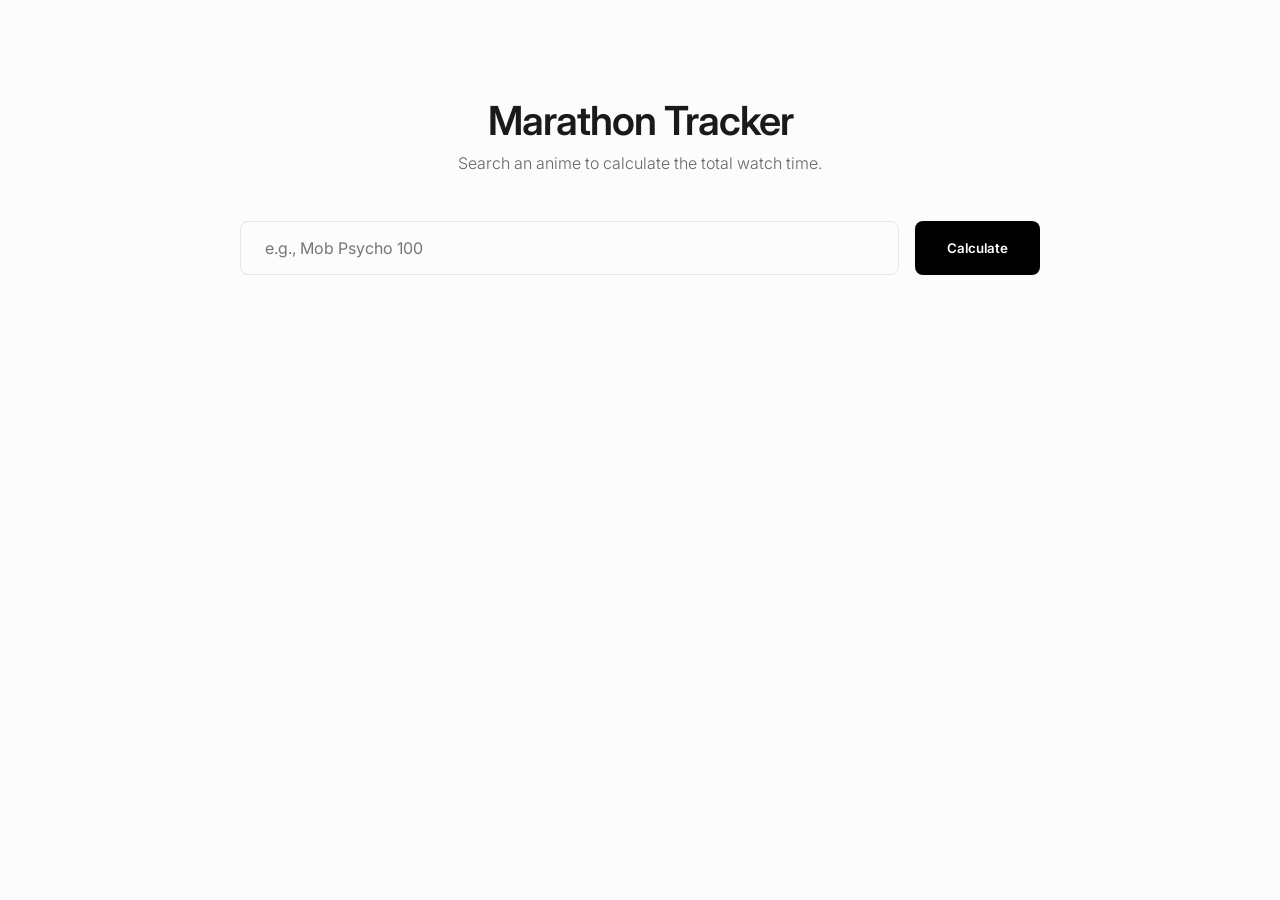
==== index.html @ d620f352 "estrutura base HTML e design CSS minimalista" ====
<!DOCTYPE html>
<html lang="en">
<head>
    <meta charset="UTF-8">
    <meta name="viewport" content="width=device-width, initial-scale=1.0">
    <title>Anime Marathon Tracker</title>
    <link rel="stylesheet" href="style.css">
    <!-- Fonte minimalista do Google Fonts -->
    <link href="https://fonts.googleapis.com/css2?family=Inter:wght@300;400;600&display=swap" rel="stylesheet">
</head>
<body>
    <main class="container">
        <header>
            <h1>Marathon Tracker</h1>
            <p>Search an anime to calculate the total watch time.</p>
        </header>

        <section class="search-section">
            <input type="text" id="searchInput" placeholder="e.g., Mob Psycho 100" autocomplete="off">
            <button id="searchBtn">Calculate</button>
        </section>

        <!-- Esta div vai receber os resultados via JavaScript -->
        <section id="resultsContainer" class="results-grid"></section>
    </main>
    
    <script src="script.js"></script>
</body>
</html>
---- style.css ----
/* Variáveis CSS para um tema minimalista claro */
:root {
    --bg-color: #fcfcfc;
    --text-primary: #1a1a1a;
    --text-secondary: #666666;
    --accent-color: #000000;
    --border-color: #e5e5e5;
}

* {
    margin: 0;
    padding: 0;
    box-sizing: border-box;
    font-family: 'Inter', sans-serif;
}

body {
    background-color: var(--bg-color);
    color: var(--text-primary);
    min-height: 100vh;
    display: flex;
    justify-content: center;
    padding: 2rem;
}

.container {
    width: 100%;
    max-width: 800px;
    margin-top: 4rem;
}

header {
    text-align: center;
    margin-bottom: 3rem;
}

h1 {
    font-weight: 600;
    font-size: 2.5rem;
    letter-spacing: -1px;
    margin-bottom: 0.5rem;
}

header p {
    color: var(--text-secondary);
    font-weight: 300;
}

/* Interação de Pesquisa */
.search-section {
    display: flex;
    gap: 1rem;
    margin-bottom: 3rem;
}

input {
    flex: 1;
    padding: 1rem 1.5rem;
    font-size: 1rem;
    border: 1px solid var(--border-color);
    border-radius: 8px;
    background: transparent;
    outline: none;
    transition: border-color 0.3s ease;
}

input:focus {
    border-color: var(--accent-color);
}

button {
    padding: 0 2rem;
    background-color: var(--accent-color);
    color: white;
    border: none;
    border-radius: 8px;
    font-weight: 600;
    cursor: pointer;
    transition: transform 0.2s ease, opacity 0.2s ease;
}

button:hover {
    transform: translateY(-2px);
    opacity: 0.9;
}

/* Grid de Resultados */
.results-grid {
    display: grid;
    grid-template-columns: repeat(auto-fill, minmax(250px, 1fr));
    gap: 2rem;
}

/* Estilo do Cartão (gerado por JS) e Animação CSS Exigida */
.card {
    border: 1px solid var(--border-color);
    border-radius: 12px;
    padding: 1.5rem;
    text-align: left;
    background: white;
    box-shadow: 0 4px 6px rgba(0,0,0,0.02);
    /* A animação CSS exigida nos requisitos */
    animation: fadeIn 0.6s ease-out forwards;
    opacity: 0;
    transform: translateY(10px);
    transition: box-shadow 0.3s ease, transform 0.3s ease;
}

.card:hover {
    box-shadow: 0 10px 15px rgba(0,0,0,0.05);
    transform: translateY(-4px);
}

.card img {
    width: 100%;
    height: 350px;
    object-fit: cover;
    border-radius: 6px;
    margin-bottom: 1rem;
}

.card h2 {
    font-size: 1.2rem;
    margin-bottom: 0.5rem;
}

.card p {
    color: var(--text-secondary);
    font-size: 0.9rem;
    line-height: 1.5;
}

.highlight {
    font-weight: 600;
    color: var(--accent-color);
}

@keyframes fadeIn {
    to {
        opacity: 1;
        transform: translateY(0);
    }
}
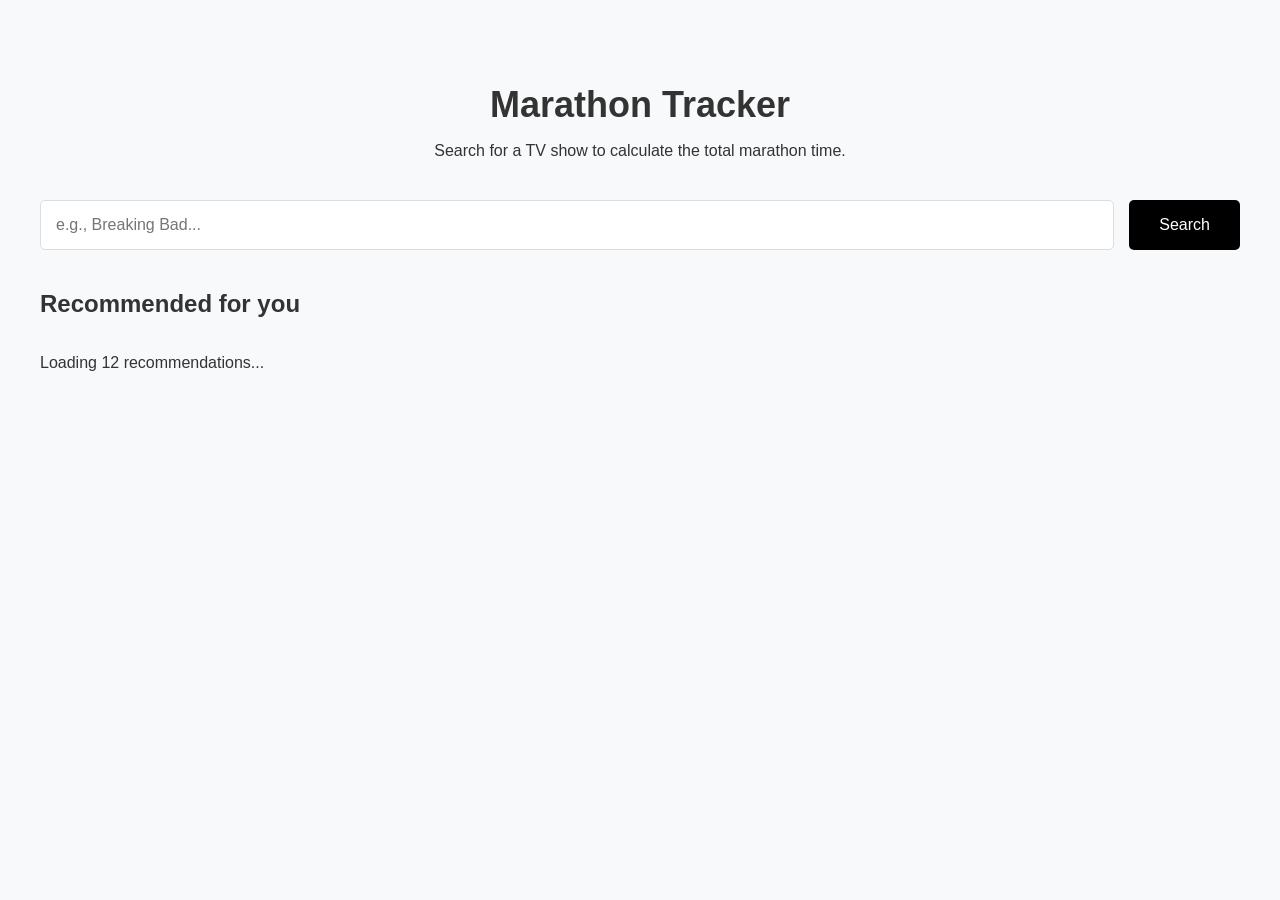
==== commit 04e89826: "traduzi a UI para inglês e troquei o tema de anime para séries no geral" ====
--- a/index.html
+++ b/index.html
@@ -3,25 +3,32 @@
 <head>
     <meta charset="UTF-8">
     <meta name="viewport" content="width=device-width, initial-scale=1.0">
-    <title>Anime Marathon Tracker</title>
+    <title>TV Show Marathon Tracker</title>
     <link rel="stylesheet" href="style.css">
-    <!-- Fonte minimalista do Google Fonts -->
-    <link href="https://fonts.googleapis.com/css2?family=Inter:wght@300;400;600&display=swap" rel="stylesheet">
 </head>
 <body>
     <main class="container">
+        
+        <!-- Header -->
         <header>
             <h1>Marathon Tracker</h1>
-            <p>Search an anime to calculate the total watch time.</p>
+            <p>Search for a TV show to calculate the total marathon time.</p>
         </header>
 
+        <!-- Search Area -->
         <section class="search-section">
-            <input type="text" id="searchInput" placeholder="e.g., Mob Psycho 100" autocomplete="off">
-            <button id="searchBtn">Calculate</button>
+            <input type="text" id="searchInput" placeholder="e.g., Breaking Bad..." autocomplete="off">
+            <button id="searchBtn">Search</button>
         </section>
 
-        <!-- Esta div vai receber os resultados via JavaScript -->
-        <section id="resultsContainer" class="results-grid"></section>
+        <!-- Dynamic Title -->
+        <h2 id="sectionTitle" class="section-title">Recommended for you</h2>
+
+        <!-- Results Grid -->
+        <section id="resultsContainer" class="results-grid">
+            <!-- JavaScript will inject cards here -->
+        </section>
+
     </main>
     
     <script src="script.js"></script>
--- a/style.css
+++ b/style.css
@@ -1,141 +1,126 @@
-/* Variáveis CSS para um tema minimalista claro */
+/* CSS Variables for easy color management */
 :root {
-    --bg-color: #fcfcfc;
-    --text-primary: #1a1a1a;
-    --text-secondary: #666666;
+    --bg-color: #f8f9fa;
+    --text-color: #333333;
+    --secondary-color: #666666;
     --accent-color: #000000;
-    --border-color: #e5e5e5;
+    --border-color: #dddddd;
 }
 
+/* Basic Reset */
 * {
-    margin: 0;
-    padding: 0;
     box-sizing: border-box;
-    font-family: 'Inter', sans-serif;
+    font-family: Arial, sans-serif;
 }
 
 body {
     background-color: var(--bg-color);
-    color: var(--text-primary);
-    min-height: 100vh;
+    color: var(--text-color);
+    margin: 0;
+    padding: 20px;
     display: flex;
     justify-content: center;
-    padding: 2rem;
 }
 
 .container {
     width: 100%;
-    max-width: 800px;
-    margin-top: 4rem;
+    max-width: 1200px;
+    margin-top: 40px;
 }
 
+/* --- HEADER --- */
 header {
     text-align: center;
-    margin-bottom: 3rem;
+    margin-bottom: 40px;
 }
 
 h1 {
-    font-weight: 600;
-    font-size: 2.5rem;
-    letter-spacing: -1px;
-    margin-bottom: 0.5rem;
+    font-size: 36px;
+    margin-bottom: 10px;
 }
 
-header p {
-    color: var(--text-secondary);
-    font-weight: 300;
+.section-title {
+    font-size: 24px;
+    margin-bottom: 20px;
 }
 
-/* Interação de Pesquisa */
+/* --- SEARCH SECTION (FLEXBOX) --- */
 .search-section {
     display: flex;
-    gap: 1rem;
-    margin-bottom: 3rem;
+    gap: 15px;
+    margin-bottom: 40px;
 }
 
 input {
     flex: 1;
-    padding: 1rem 1.5rem;
-    font-size: 1rem;
+    padding: 15px;
+    font-size: 16px;
     border: 1px solid var(--border-color);
-    border-radius: 8px;
-    background: transparent;
-    outline: none;
-    transition: border-color 0.3s ease;
-}
-
-input:focus {
-    border-color: var(--accent-color);
+    border-radius: 5px;
 }
 
 button {
-    padding: 0 2rem;
+    padding: 15px 30px;
     background-color: var(--accent-color);
     color: white;
+    font-size: 16px;
     border: none;
-    border-radius: 8px;
-    font-weight: 600;
+    border-radius: 5px;
     cursor: pointer;
-    transition: transform 0.2s ease, opacity 0.2s ease;
 }
 
 button:hover {
-    transform: translateY(-2px);
-    opacity: 0.9;
+    background-color: #444;
 }
 
-/* Grid de Resultados */
+/* --- RESULTS GRID (CSS GRID) --- */
 .results-grid {
     display: grid;
     grid-template-columns: repeat(auto-fill, minmax(250px, 1fr));
-    gap: 2rem;
+    gap: 20px;
 }
 
-/* Estilo do Cartão (gerado por JS) e Animação CSS Exigida */
+/* --- CARD STYLES --- */
 .card {
+    background-color: white;
     border: 1px solid var(--border-color);
-    border-radius: 12px;
-    padding: 1.5rem;
-    text-align: left;
-    background: white;
-    box-shadow: 0 4px 6px rgba(0,0,0,0.02);
-    /* A animação CSS exigida nos requisitos */
-    animation: fadeIn 0.6s ease-out forwards;
-    opacity: 0;
-    transform: translateY(10px);
-    transition: box-shadow 0.3s ease, transform 0.3s ease;
-}
-
-.card:hover {
-    box-shadow: 0 10px 15px rgba(0,0,0,0.05);
-    transform: translateY(-4px);
+    border-radius: 8px;
+    padding: 15px;
+    /* Required Feature: Simple CSS Animation */
+    animation: fadeUp 0.5s ease-out forwards;
+    opacity: 0; 
 }
 
 .card img {
     width: 100%;
     height: 350px;
     object-fit: cover;
-    border-radius: 6px;
-    margin-bottom: 1rem;
+    border-radius: 5px;
+    margin-bottom: 15px;
 }
 
 .card h2 {
-    font-size: 1.2rem;
-    margin-bottom: 0.5rem;
+    font-size: 18px;
+    margin-top: 0;
+    margin-bottom: 10px;
 }
 
 .card p {
-    color: var(--text-secondary);
-    font-size: 0.9rem;
-    line-height: 1.5;
+    color: var(--secondary-color);
+    margin: 5px 0;
 }
 
 .highlight {
-    font-weight: 600;
+    font-weight: bold;
     color: var(--accent-color);
 }
 
-@keyframes fadeIn {
+/* Simple animation keyframes */
+@keyframes fadeUp {
+    from {
+        opacity: 0;
+        transform: translateY(20px);
+    }
     to {
         opacity: 1;
         transform: translateY(0);
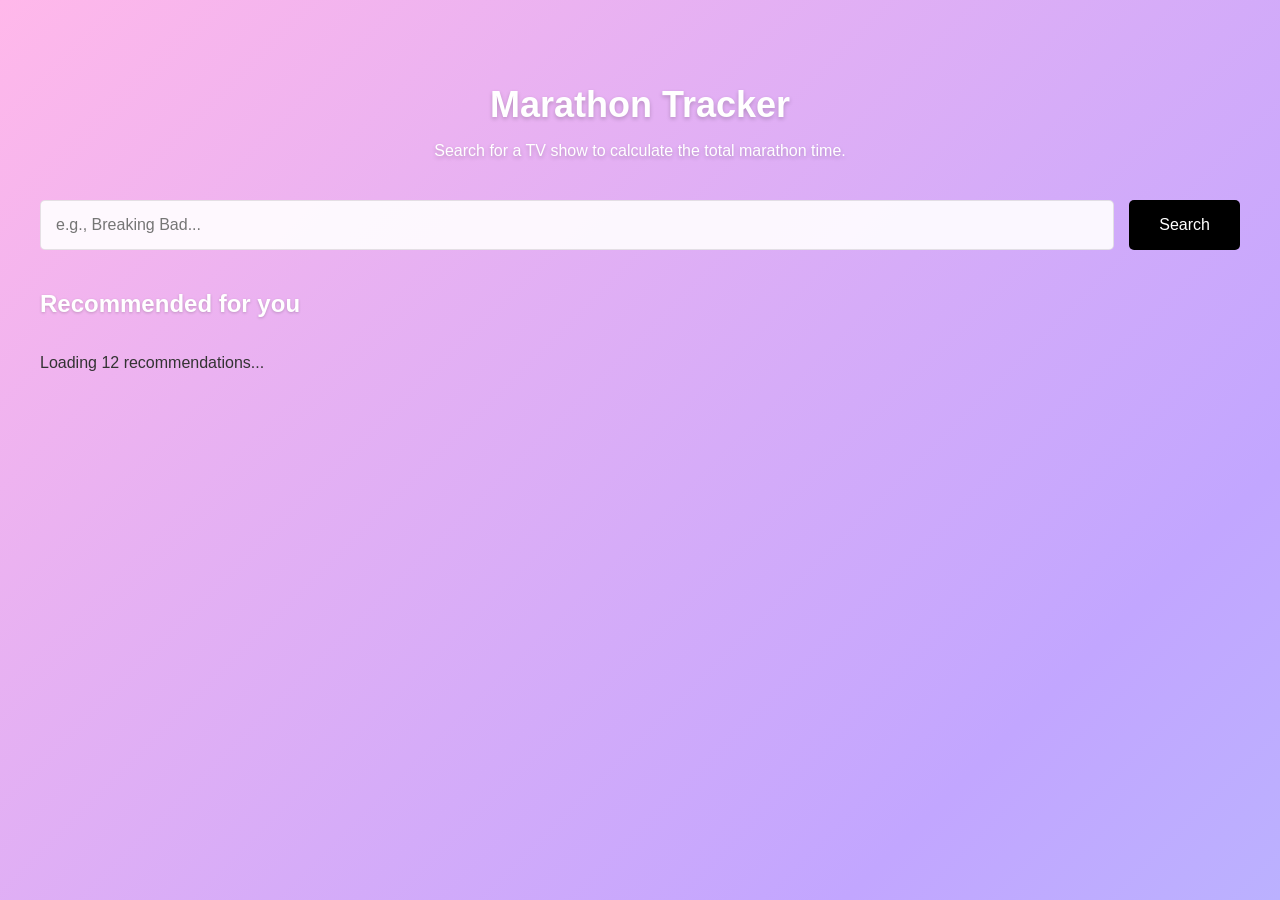
==== commit 0279a47e: "o texto do header agora é clicável e leva-nos à página principal" ====
--- a/index.html
+++ b/index.html
@@ -11,7 +11,9 @@
         
         <!-- Header -->
         <header>
-            <h1>Marathon Tracker</h1>
+            <a href="index.html" class="logo-link">
+                <h1>Marathon Tracker</h1>
+            </a>
             <p>Search for a TV show to calculate the total marathon time.</p>
         </header>
 
--- a/style.css
+++ b/style.css
@@ -1,10 +1,9 @@
 /* CSS Variables for easy color management */
 :root {
-    --bg-color: #f8f9fa;
     --text-color: #333333;
     --secondary-color: #666666;
     --accent-color: #000000;
-    --border-color: #dddddd;
+    --border-color: rgba(0, 0, 0, 0.1);
 }
 
 /* Basic Reset */
@@ -14,12 +13,25 @@
 }
 
 body {
-    background-color: var(--bg-color);
+    /* 1. O gradiente de 4 cores calmas e relaxantes */
+    background: linear-gradient(-45deg, #ffb8d2, #ffd2a6, #a6ffd2, #a6d2ff, #c2a6ff, #ffb8ea);
+    background-size: 400% 400%;
+    /* 3. Ligar a animação: nome, duração (15s = muito lento e calmo), transição suave e loop infinito */
+    animation: gradientLoop 15s ease infinite;
+    
     color: var(--text-color);
     margin: 0;
     padding: 20px;
     display: flex;
     justify-content: center;
+    min-height: 100dvh; /* Garante que o fundo cobre sempre o ecrã todo */
+}
+
+/* --- ANIMATION KEYFRAMES (O motor do fundo) --- */
+@keyframes gradientLoop {
+    0% { background-position: 0% 50%; }
+    50% { background-position: 100% 50%; }
+    100% { background-position: 0% 50%; }
 }
 
 .container {
@@ -32,6 +44,13 @@
 header {
     text-align: center;
     margin-bottom: 40px;
+    color: white;
+    text-shadow: 0 2px 4px rgba(0,0,0,0.2);
+}
+
+.logo-link {
+    text-decoration: none;
+    color: white;
 }
 
 h1 {
@@ -42,6 +61,8 @@
 .section-title {
     font-size: 24px;
     margin-bottom: 20px;
+    color: white;
+    text-shadow: 0 1px 3px rgba(0,0,0,0.2);
 }
 
 /* --- SEARCH SECTION (FLEXBOX) --- */
@@ -57,6 +78,8 @@
     font-size: 16px;
     border: 1px solid var(--border-color);
     border-radius: 5px;
+    /* Transparência suave na barra de pesquisa */
+    background-color: rgba(255, 255, 255, 0.9);
 }
 
 button {
@@ -82,13 +105,23 @@
 
 /* --- CARD STYLES --- */
 .card {
-    background-color: white;
+    position: relative;
+    /* Ligeira transparência (0.9) para vermos um pouco do fundo animado através do cartão */
+    background-color: rgba(255, 255, 255, 0.9);
     border: 1px solid var(--border-color);
     border-radius: 8px;
     padding: 15px;
     /* Required Feature: Simple CSS Animation */
     animation: fadeUp 0.5s ease-out forwards;
-    opacity: 0; 
+    opacity: 0;
+    transition: transform 0.3s ease, box-shadow 0.3s ease;
+}
+
+.card:hover {
+    transform: scale(1.05);
+    box-shadow: 0 10px 20px rgba(0, 0, 0, 0.15);
+    /* para o card flutuar sobre outros cards */
+    z-index: 10;
 }
 
 .card img {
@@ -115,14 +148,14 @@
     color: var(--accent-color);
 }
 
-/* Simple animation keyframes */
+/* Simple animation keyframes for Cards */
 @keyframes fadeUp {
     from {
         opacity: 0;
-        transform: translateY(20px);
+        top: 20px;
     }
     to {
         opacity: 1;
-        transform: translateY(0);
+        top: 0;
     }
 }
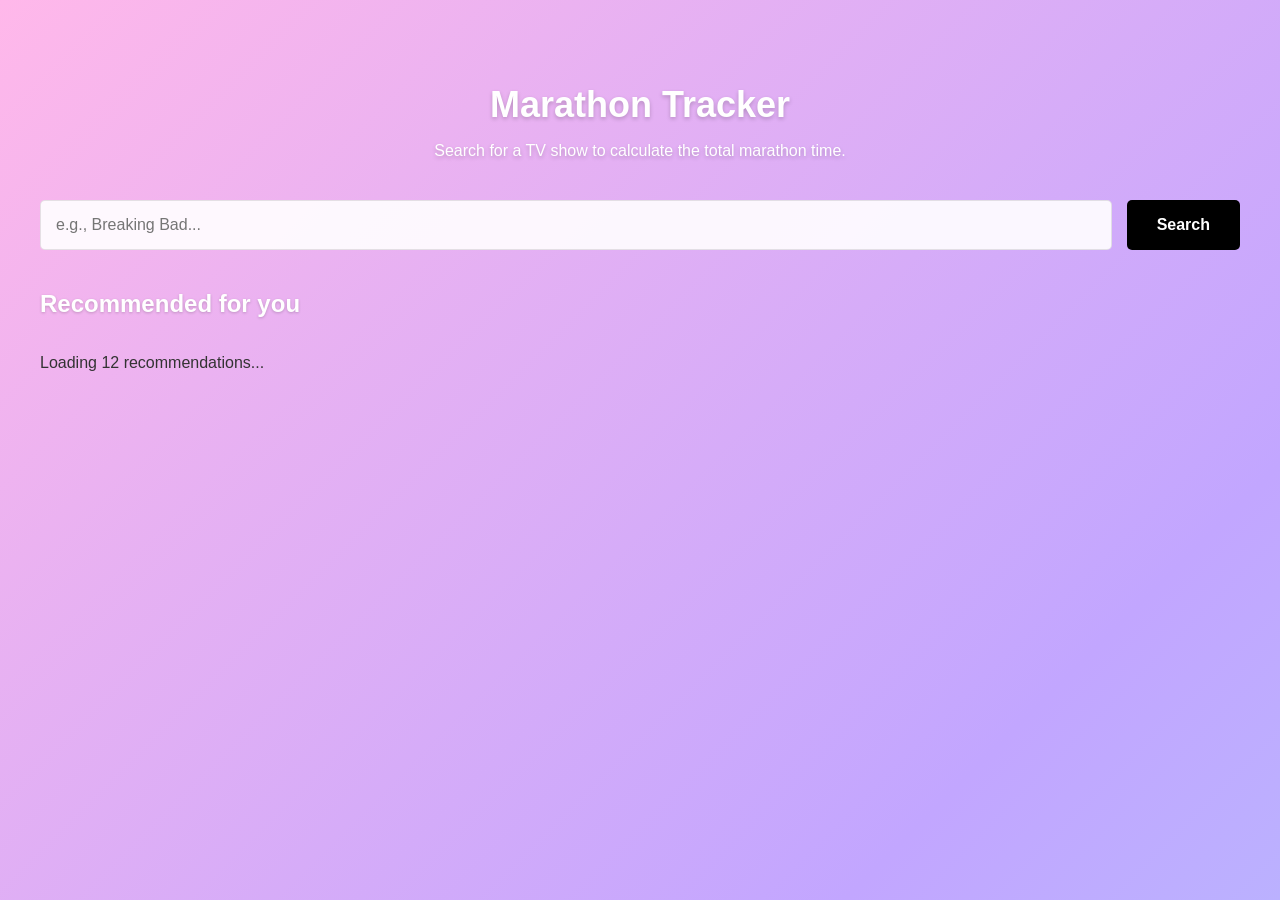
==== commit f6a387a9: "organização geral do código" ====
--- a/index.html
+++ b/index.html
@@ -23,13 +23,10 @@
             <button id="searchBtn">Search</button>
         </section>
 
-        <!-- Dynamic Title -->
         <h2 id="sectionTitle" class="section-title">Recommended for you</h2>
 
         <!-- Results Grid -->
-        <section id="resultsContainer" class="results-grid">
-            <!-- JavaScript will inject cards here -->
-        </section>
+        <section id="resultsContainer" class="results-grid"></section>
 
     </main>
     
--- a/style.css
+++ b/style.css
@@ -1,4 +1,4 @@
-/* CSS Variables for easy color management */
+/* CSS Variables */
 :root {
     --text-color: #333333;
     --secondary-color: #666666;
@@ -6,17 +6,14 @@
     --border-color: rgba(0, 0, 0, 0.1);
 }
 
-/* Basic Reset */
 * {
     box-sizing: border-box;
     font-family: Arial, sans-serif;
 }
 
 body {
-    /* 1. O gradiente de 4 cores calmas e relaxantes */
     background: linear-gradient(-45deg, #ffb8d2, #ffd2a6, #a6ffd2, #a6d2ff, #c2a6ff, #ffb8ea);
     background-size: 400% 400%;
-    /* 3. Ligar a animação: nome, duração (15s = muito lento e calmo), transição suave e loop infinito */
     animation: gradientLoop 15s ease infinite;
     
     color: var(--text-color);
@@ -24,10 +21,11 @@
     padding: 20px;
     display: flex;
     justify-content: center;
-    min-height: 100dvh; /* Garante que o fundo cobre sempre o ecrã todo */
-}
-
-/* --- ANIMATION KEYFRAMES (O motor do fundo) --- */
+    min-height: 100dvh; /* Garante que o fundo cobre sempre o ecrã todo. Coloquei propositadamente o "d"vh pois aprendi recentemente que desta forma consigo 
+    tornar responsivo específicamente para aparelhos Apple na app Safari, onde apenas "vh" iria causar conflitos com a altura. */
+}
+
+/* --- ANIMATION KEYFRAMES for background --- */
 @keyframes gradientLoop {
     0% { background-position: 0% 50%; }
     50% { background-position: 100% 50%; }
@@ -40,7 +38,7 @@
     margin-top: 40px;
 }
 
-/* --- HEADER --- */
+/* ---------------------------------------- HEADER ---------------------------------------- */
 header {
     text-align: center;
     margin-bottom: 40px;
@@ -65,7 +63,7 @@
     text-shadow: 0 1px 3px rgba(0,0,0,0.2);
 }
 
-/* --- SEARCH SECTION (FLEXBOX) --- */
+/* ---------------------------------------- SEARCH SECTION ---------------------------------------- */
 .search-section {
     display: flex;
     gap: 15px;
@@ -76,9 +74,9 @@
     flex: 1;
     padding: 15px;
     font-size: 16px;
+    font-family: inherit;
     border: 1px solid var(--border-color);
     border-radius: 5px;
-    /* Transparência suave na barra de pesquisa */
     background-color: rgba(255, 255, 255, 0.9);
 }
 
@@ -87,6 +85,8 @@
     background-color: var(--accent-color);
     color: white;
     font-size: 16px;
+    font-family: inherit;
+    font-weight: bold;
     border: none;
     border-radius: 5px;
     cursor: pointer;
@@ -96,22 +96,23 @@
     background-color: #444;
 }
 
-/* --- RESULTS GRID (CSS GRID) --- */
+/* ---------------------------------------- RESULTS GRID ---------------------------------------- */
 .results-grid {
     display: grid;
     grid-template-columns: repeat(auto-fill, minmax(250px, 1fr));
     gap: 20px;
 }
 
-/* --- CARD STYLES --- */
+/* ---------------------------------------- CARD STYLES ---------------------------------------- */
 .card {
     position: relative;
-    /* Ligeira transparência (0.9) para vermos um pouco do fundo animado através do cartão */
+    text-decoration: none;
+    color: inherit;
+    display: block;
     background-color: rgba(255, 255, 255, 0.9);
     border: 1px solid var(--border-color);
     border-radius: 8px;
     padding: 15px;
-    /* Required Feature: Simple CSS Animation */
     animation: fadeUp 0.5s ease-out forwards;
     opacity: 0;
     transition: transform 0.3s ease, box-shadow 0.3s ease;
@@ -120,7 +121,6 @@
 .card:hover {
     transform: scale(1.05);
     box-shadow: 0 10px 20px rgba(0, 0, 0, 0.15);
-    /* para o card flutuar sobre outros cards */
     z-index: 10;
 }
 
@@ -148,7 +148,7 @@
     color: var(--accent-color);
 }
 
-/* Simple animation keyframes for Cards */
+/* ---------------------------------------- CARDS ANIMATION ---------------------------------------- */
 @keyframes fadeUp {
     from {
         opacity: 0;
@@ -158,4 +158,119 @@
         opacity: 1;
         top: 0;
     }
+}
+
+/* --------------------------------------------------------------------------------------------------------------- */
+/* ---------------------------------------- ESTILOS DA PÁGINA DE DETALHES ---------------------------------------- */
+/* --------------------------------------------------------------------------------------------------------------- */
+
+.back-button {
+    display: inline-block;
+    padding: 10px 20px;
+    background-color: var(--accent-color);
+    color: white;
+    text-decoration: none;
+    border-radius: 5px;
+    margin-bottom: 20px;
+    font-weight: bold;
+    transition: background-color 0.2s ease;
+}
+
+.back-button:hover {
+    background-color: #444;
+}
+
+.details-box {
+    background-color: rgba(255, 255, 255, 0.85);
+    border: 1px solid var(--border-color);
+    border-radius: 12px;
+    padding: 40px;
+    display: flex;
+    gap: 40px;
+    margin-bottom: 50px;
+    animation: fadeUp 0.5s ease-out forwards;
+    box-shadow: 0 10px 30px rgba(0,0,0,0.05);
+}
+
+.details-image {
+    width: 320px;
+    height: 470px;
+    border-radius: 12px;
+    object-fit: cover;
+    box-shadow: 0 15px 30px rgba(0,0,0,0.2);
+}
+
+.details-info {
+    flex: 1;
+}
+
+.details-title {
+    font-size: 48px;
+    margin-top: 0;
+    margin-bottom: 10px;
+    letter-spacing: -1px;
+}
+
+.genre-tags {
+    display: flex;
+    gap: 10px;
+    flex-wrap: wrap;
+    margin-bottom: 20px;
+}
+
+.genre-tag {
+    background-color: rgba(0, 0, 0, 0.05);
+    border: 1px solid rgba(0, 0, 0, 0.1);
+    padding: 6px 16px;
+    border-radius: 20px;
+    font-size: 14px;
+    color: var(--secondary-color);
+}
+
+.rating-box {
+    font-size: 24px;
+    font-weight: bold;
+    color: var(--accent-color);
+    margin-bottom: 25px;
+}
+
+.summary-text {
+    font-size: 16px;
+    line-height: 1.6;
+    color: #444;
+    margin-bottom: 30px;
+}
+
+.action-btn {
+    display: inline-block;
+    padding: 15px 35px;
+    background-color: var(--accent-color);
+    color: white;
+    text-decoration: none;
+    border-radius: 30px;
+    font-weight: bold;
+    font-size: 16px;
+    transition: transform 0.2s ease, opacity 0.2s ease;
+}
+
+.action-btn:hover {
+    transform: scale(1.05);
+    opacity: 0.9;
+}
+
+/* ---------------------------------------- RESPONSIVIDADE ---------------------------------------- */
+@media (max-width: 768px) {
+    .details-box {
+        flex-direction: column; 
+        align-items: center;
+        text-align: center;
+        padding: 20px;
+    }
+    .details-image {
+        width: 100%;
+        max-width: 320px;
+    }
+    .genre-tags {
+        justify-content: center;
+    }
 }
